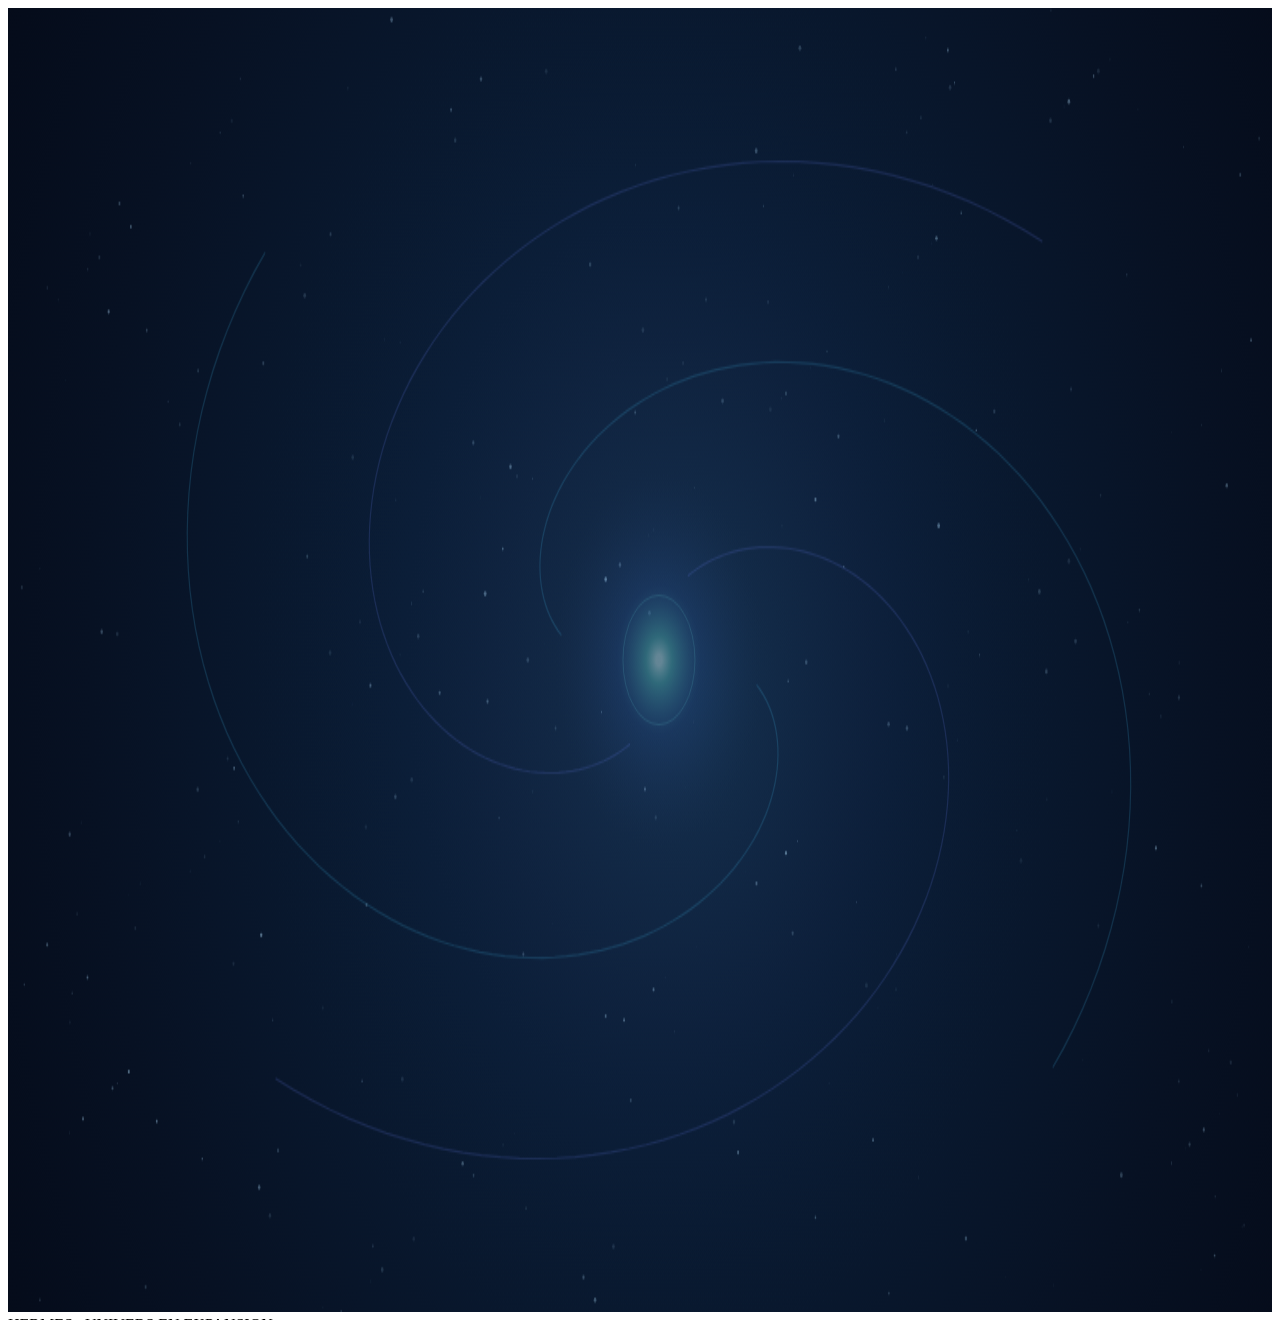
==== site/index.html @ 228c11cc "Publier site/index.html" ====
<!DOCTYPE html>
<html lang="fr">
<head>
<meta charset="utf-8">
<meta name="viewport" content="width=device-width, initial-scale=1, viewport-fit=cover">
<meta name="theme-color" content="#050b17">
<title>HERMES — Galaxie vivante</title>
<link rel="stylesheet" href="./style.css">
<script src="./app.js" defer></script>
<meta name="apple-mobile-web-app-capable" content="yes"><meta name="apple-mobile-web-app-status-bar-style" content="black-translucent"></head>
<body>
<div class="shell" id="shell">
 <canvas id="universe" role="img" aria-label="Galaxie animée de ressources et compétences Hermes"></canvas>
 <div class="vignette" aria-hidden="true"></div>
 <div class="topbar">
  <div class="brand"><div class="brand-mark"><div class="coremark"></div></div>
    <div><div class="eyebrow">HERMES · UNIVERS EN EXPANSION</div>
      <h1>Galaxie vivante <span class="star">✦</span></h1></div></div>
  <div class="live" id="connectionBadge"><span class="pulsedot"></span><span id="connectionText">Lecture des données…</span></div>
 </div>
 <section class="stats" aria-label="Mesures authentiques">
  <div class="metric main-metric"><span class="metric-label">RESSOURCES DÉCOUVERTES</span>
   <div class="metric-count" id="resourceCount">—</div>
   <div class="tiny" id="resourceEvolution">Préparation de l'historique…</div>
  </div>
  <div class="secondary-metrics">
   <div class="mini-metric"><div class="metric-label">CAPACITÉS VALIDÉES</div><div class="mini-number" id="verifiedCount">0</div></div>
   <div class="mini-metric"><div class="metric-label">BÉNÉFICES NETS PROUVÉS</div><div class="mini-number" id="profitCount">0 €</div></div>
  </div>
 </section>
 <div class="right-panel">
  <div class="panel-title">CONSTELLATIONS <span>4 FAMILLES</span></div>
  <div class="legend"><span class="orb gh"></span><span>GitHub</span><b id="countGitHub">—</b></div>
  <div class="legend"><span class="orb mdl"></span><span>Modèles IA</span><b id="countModels">—</b></div>
  <div class="legend"><span class="orb ds"></span><span>Datasets</span><b id="countDatasets">—</b></div>
  <div class="legend"><span class="orb sp"></span><span>Spaces</span><b id="countSpaces">—</b></div>
  <hr>
  <div class="growth-label">CROISSANCE RÉELLE SUR 24H</div>
  <div id="status24h" class="growth-value">Historique en cours</div>
  <div class="faint" id="latestReleve">Mise à jour : attente</div>
 </div>
 <div class="crosshair" aria-hidden="true"><span>H</span></div>
 <div class="bottom-left">
  <div class="caption-overline">UN RÉSEAU QUI RESPIRE</div>
  <p>Chaque étoile est une ressource <em>réellement répertoriée</em>. Le mouvement est permanent ; la croissance n'est comptée que lorsque de nouvelles ressources arrivent.</p>
 </div>
 <div class="controls" role="group" aria-label="Contrôles de la galaxie">
  <button type="button" class="control" id="pauseButton" aria-pressed="false" title="Mettre en pause ou reprendre l'animation">Ⅱ <span>Pause</span></button>
  <button type="button" class="control" id="modeButton" title="Changer de formation">◎ <span>Spirale</span></button>
  <div class="speed-box"><label for="speedSlider">VITESSE</label><input type="range" id="speedSlider" min="1" max="10" step="1" value="4" aria-label="Vitesse des étoiles"></div>
  <button type="button" class="control narrow" id="resetButton" title="Recentrer la galaxie">↺</button>
 </div>
 <div id="tooltip" class="tooltip" role="status" aria-live="polite" hidden>
  <div class="tooltip-kind" id="tipType"></div><div class="tooltip-name" id="tipName"></div>
  <div class="tooltip-small">Ressource référencée, pas encore une compétence validée.</div>
 </div>
 <div class="footer">MISSION CLOUD · SANS DÉPENDANCE AU MAC <span class="separator">•</span> ACTUALISATION DES DONNÉES CHAQUE HEURE <span class="separator">•</span> MOUVEMENT CONTINU</div>
</div>
</body>
</html>
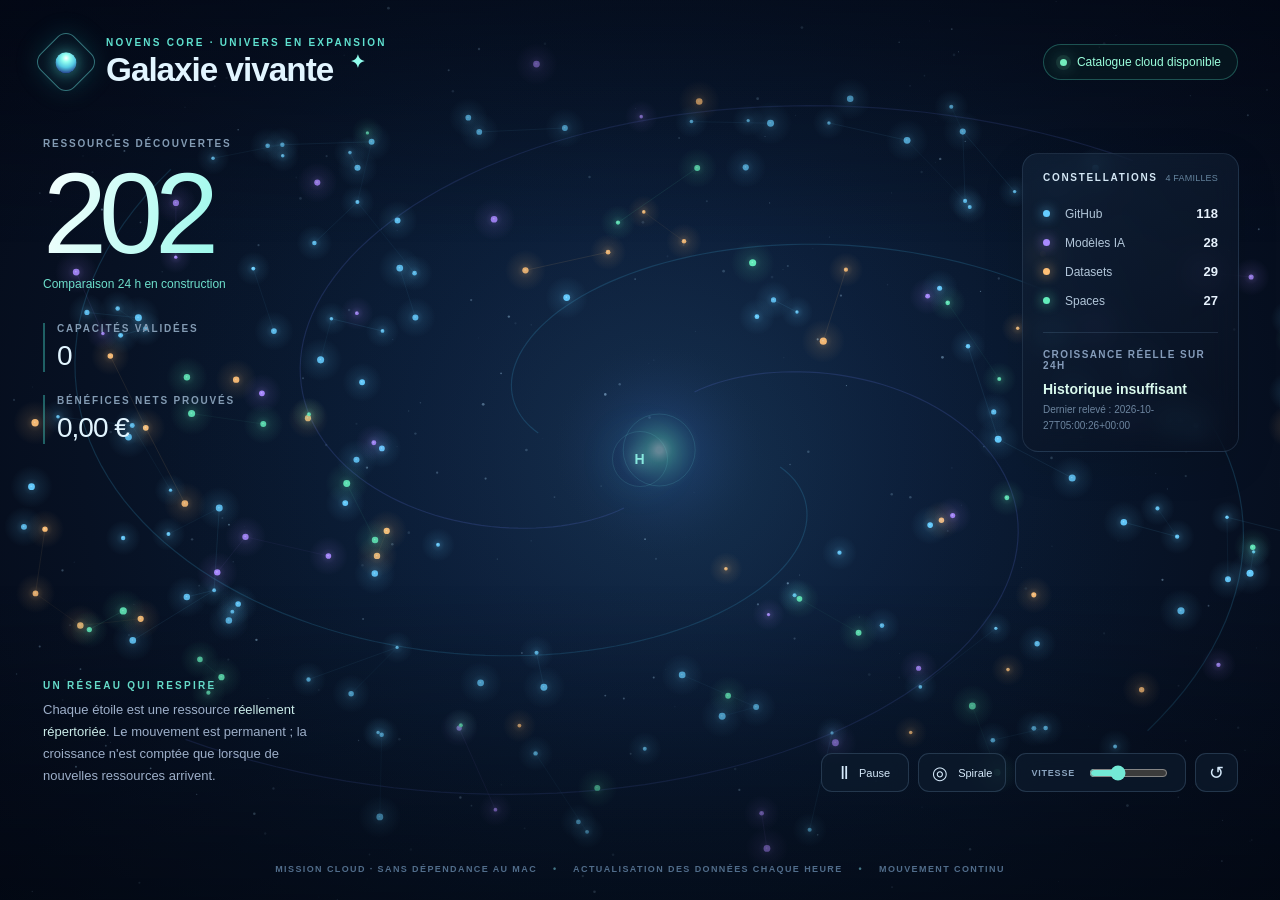
==== commit 5e7183fd: "Rebrand galaxie mobile et éclaireur NOVENS CORE" ====
--- a/site/index.html
+++ b/site/index.html
@@ -4,17 +4,17 @@
 <meta charset="utf-8">
 <meta name="viewport" content="width=device-width, initial-scale=1, viewport-fit=cover">
 <meta name="theme-color" content="#050b17">
-<title>HERMES — Galaxie vivante</title>
+<title>NOVENS CORE — Galaxie vivante</title>
 <link rel="stylesheet" href="./style.css">
 <script src="./app.js" defer></script>
 <meta name="apple-mobile-web-app-capable" content="yes"><meta name="apple-mobile-web-app-status-bar-style" content="black-translucent"></head>
 <body>
 <div class="shell" id="shell">
- <canvas id="universe" role="img" aria-label="Galaxie animée de ressources et compétences Hermes"></canvas>
+ <canvas id="universe" role="img" aria-label="Galaxie animée de ressources et compétences NOVENS CORE"></canvas>
  <div class="vignette" aria-hidden="true"></div>
  <div class="topbar">
   <div class="brand"><div class="brand-mark"><div class="coremark"></div></div>
-    <div><div class="eyebrow">HERMES · UNIVERS EN EXPANSION</div>
+    <div><div class="eyebrow">NOVENS CORE · UNIVERS EN EXPANSION</div>
       <h1>Galaxie vivante <span class="star">✦</span></h1></div></div>
   <div class="live" id="connectionBadge"><span class="pulsedot"></span><span id="connectionText">Lecture des données…</span></div>
  </div>
--- a/site/style.css
+++ b/site/style.css
@@ -0,0 +1,63 @@
+*{box-sizing:border-box}
+:root{color-scheme:dark;--ink:#e2f5ff;--muted:#8ca3c0;--border:rgba(142,189,226,.15)}
+html,body{margin:0;width:100%;height:100%;overflow:hidden;background:#050b17;font-family:-apple-system,BlinkMacSystemFont,"SF Pro Display",Inter,"Segoe UI",sans-serif}
+body{color:var(--ink);font-weight:400}
+.shell{position:relative;width:100vw;height:100dvh;min-height:510px;overflow:hidden;isolation:isolate;background:radial-gradient(ellipse 85% 75% at 50% 45%,#0a1932 0%,#050b17 69%,#030712 100%)}
+#universe{position:absolute;width:100%;height:100%;display:block;inset:0;cursor:crosshair}
+.vignette{position:absolute;inset:0;pointer-events:none;background:linear-gradient(180deg,rgba(2,6,18,.48),transparent 27%,transparent 65%,rgba(2,7,16,.54));z-index:1}
+.topbar{z-index:3;position:absolute;top:37px;left:42px;right:42px;display:flex;align-items:center;justify-content:space-between;gap:16px}
+.brand{display:flex;align-items:center;gap:16px}
+.brand-mark{width:48px;height:48px;display:grid;place-items:center;border:1px solid rgba(108,230,227,.48);transform:rotate(45deg);border-radius:12px;box-shadow:0 0 26px rgba(50,205,204,.17),inset 0 0 20px rgba(80,211,224,.07)}
+.coremark{width:21px;height:21px;border-radius:50%;background:radial-gradient(circle at 35% 34%,#fff 0%,#94fff0 20%,#53c9e2 48%,#274990 77%);box-shadow:0 0 18px rgba(81,235,230,.8)}
+h1{font-size:clamp(24px,2.6vw,36px);line-height:1.03;font-weight:650;letter-spacing:-1px;margin:5px 0 0}
+.eyebrow,.metric-label,.caption-overline,.panel-title,.speed-box label,.growth-label,.footer{letter-spacing:2.25px;font-size:10px;font-weight:700}
+.eyebrow{color:#5fe0cf}
+.star{font-size:18px;color:#91fded;vertical-align:top;margin-left:8px}
+.live{display:flex;align-items:center;gap:10px;padding:10px 16px;border:1px solid rgba(84,226,199,.3);border-radius:50px;background:rgba(8,32,36,.52);backdrop-filter:blur(12px);font-size:12px;color:#9bffdd;white-space:nowrap}
+.live.offline{border-color:rgba(242,153,112,.38);color:#ffd0a4}
+.pulsedot{background:#73edbd;width:7px;height:7px;border-radius:50%;box-shadow:0 0 0 4px rgba(114,237,189,.1),0 0 16px rgba(114,237,189,.8);animation:pulse 2.2s infinite}
+.live.offline .pulsedot{background:#ffb089}
+@keyframes pulse{0%,100%{box-shadow:0 0 0 3px rgba(114,237,189,.1),0 0 12px rgba(114,237,189,.4)}50%{box-shadow:0 0 0 7px rgba(114,237,189,.03),0 0 23px rgba(114,237,189,.6)}}
+.stats{position:absolute;z-index:3;top:133px;left:43px;width:255px;pointer-events:none}
+.metric-label{color:#839bb3;letter-spacing:1.8px;font-size:10px}
+.metric-count{font-weight:400;font-size:clamp(72px,9vw,122px);line-height:1.08;letter-spacing:-8px;background:linear-gradient(105deg,#faffff,#74f6e4);-webkit-background-clip:text;background-clip:text;color:transparent;font-variant-numeric:tabular-nums}
+.tiny{color:#6ddfcb;font-size:12px;font-weight:520;margin-top:2px}
+.secondary-metrics{margin-top:32px;display:flex;flex-direction:column;gap:23px}
+.mini-metric{border-left:2px solid rgba(63,195,184,.45);padding-left:12px}
+.mini-number{font-size:28px;letter-spacing:-1px;font-weight:400;padding-top:6px;white-space:nowrap}
+.right-panel{position:absolute;right:41px;top:153px;width:217px;z-index:3;padding:18px 20px 17px;border:1px solid var(--border);border-radius:16px;background:linear-gradient(150deg,rgba(20,38,61,.58),rgba(8,14,28,.5));backdrop-filter:blur(14px);box-shadow:0 12px 45px rgba(0,0,0,.09)}
+.panel-title{display:flex;align-items:center;justify-content:space-between;color:#d4e7f5;font-size:10px;margin-bottom:16px;letter-spacing:1.7px}
+.panel-title span{font-weight:500;letter-spacing:.2px;font-size:9px;color:#66859f}
+.legend{display:grid;grid-template-columns:11px 1fr auto;align-items:center;gap:11px;font-size:12px;color:#b2c6d9;padding:7px 0}
+.legend b{font-size:13px;font-weight:550;color:#e7f2fd;font-variant-numeric:tabular-nums}
+.orb{height:7px;width:7px;border-radius:100%;display:block;box-shadow:0 0 12px currentColor}
+.gh{background:#65ccff;color:#65ccff}.mdl{background:#a88aff;color:#a88aff}.ds{background:#ffc077;color:#ffc077}.sp{background:#63edbb;color:#63edbb}
+hr{border:none;border-top:1px solid var(--border);margin:17px 0 16px}
+.growth-label{font-size:10px;letter-spacing:1.4px;color:#859cba}
+.growth-value{margin:10px 0 5px;color:#d9f9ed;font-size:14px;font-weight:550}
+.faint{font-size:10px;color:#6d859f;line-height:1.6}
+.crosshair{z-index:2;position:absolute;left:50%;top:51%;transform:translate(-50%,-50%);width:56px;height:56px;border-radius:50%;border:1px solid rgba(127,248,238,.13);display:grid;place-items:center;pointer-events:none;box-shadow:0 0 45px rgba(84,255,214,.07)}
+.crosshair span{font-size:14px;letter-spacing:1px;color:rgba(151,255,240,.85);font-weight:700;text-shadow:0 0 16px #a4ffee}
+.bottom-left{z-index:3;position:absolute;bottom:113px;left:43px;max-width:280px;pointer-events:none}
+.caption-overline{color:#65dbc9;margin-bottom:8px}
+.bottom-left p{font-size:13px;color:#9dafc9;line-height:1.7;margin:0}
+.bottom-left em{font-style:normal;color:#cbece9}
+.controls{position:absolute;bottom:108px;right:42px;display:flex;align-items:center;gap:9px;z-index:4}
+.control,.speed-box{color:#d5e9fa;border:1px solid rgba(132,176,214,.21);background:rgba(13,27,45,.72);border-radius:11px;backdrop-filter:blur(12px);height:39px}
+.control{padding:0 13px;display:flex;gap:10px;justify-content:center;align-items:center;min-width:88px;font-size:18px;cursor:pointer;transition:.2s}
+.control span{font-size:11px}
+.control.narrow{min-width:40px}
+.control:hover{border-color:rgba(115,240,215,.65);background:rgba(25,57,75,.84);color:#bcfff2}
+.control:focus-visible{outline:2px solid #72efd8;outline-offset:2px}
+.speed-box{height:39px;padding:5px 15px;display:flex;align-items:center;gap:12px}
+.speed-box label{font-size:9px;letter-spacing:.8px;color:#8ba4bf}
+input[type=range]{width:79px;accent-color:#73e9d5;cursor:pointer}
+.footer{z-index:3;position:absolute;bottom:26px;left:42px;right:42px;text-align:center;color:#516d8b;font-size:9px;letter-spacing:1.4px;pointer-events:none}
+.separator{padding:0 12px;color:#437585}
+.tooltip{pointer-events:none;position:absolute;z-index:8;width:min(260px,55vw);border:1px solid rgba(129,207,218,.41);border-radius:12px;padding:15px 17px;background:rgba(8,17,31,.94);box-shadow:0 16px 50px rgba(0,0,0,.45)}
+.tooltip-kind{letter-spacing:1.5px;font-size:10px;color:#68e3d5;text-transform:uppercase;margin-bottom:7px}
+.tooltip-name{font-size:14px;line-height:1.45;overflow-wrap:anywhere}
+.tooltip-small{font-size:10px;color:#819bb6;line-height:1.55;margin-top:10px}
+@media(max-width:850px){.topbar{top:20px;left:21px;right:18px}.brand-mark{width:35px;height:35px}.brand-mark .coremark{width:16px;height:16px}.eyebrow{font-size:8px;letter-spacing:1px}h1{font-size:24px}.live{padding:7px;font-size:10px}.stats{left:22px;top:112px;width:180px}.metric-count{font-size:73px}.secondary-metrics{gap:15px;margin-top:12px}.mini-number{font-size:20px}.right-panel{top:auto;right:17px;bottom:179px;width:178px;padding:13px}.bottom-left{left:22px;bottom:108px;max-width:190px}.bottom-left p{font-size:11px;line-height:1.4}.controls{right:15px;bottom:91px;gap:5px}.speed-box{display:none}.control{min-width:39px;padding:0 9px}.control span{display:none}.footer{bottom:18px;left:15px;right:15px;font-size:8px;letter-spacing:.6px}}
+@media(max-height:670px){.right-panel{top:118px}.bottom-left{bottom:85px}.controls{bottom:86px}.footer{bottom:12px}.secondary-metrics{margin-top:18px;gap:13px}}
+@media(prefers-reduced-motion:reduce){.pulsedot{animation:none}}
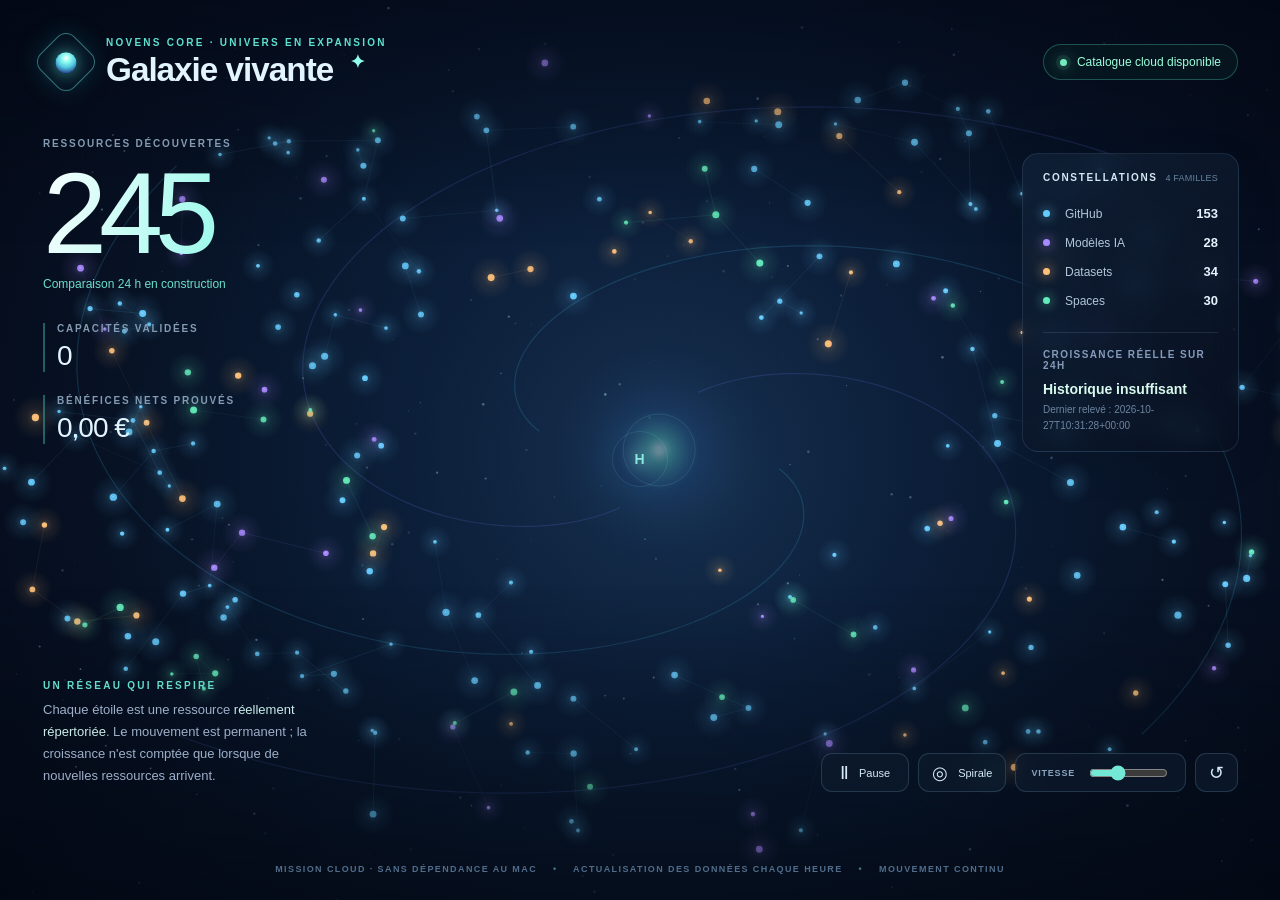
==== commit 4a11e68e: "Afficher un accès direct aux preuves des capacités" ====
--- a/site/index.html
+++ b/site/index.html
@@ -24,7 +24,7 @@
    <div class="tiny" id="resourceEvolution">Préparation de l'historique…</div>
   </div>
   <div class="secondary-metrics">
-   <div class="mini-metric"><div class="metric-label">CAPACITÉS VALIDÉES</div><div class="mini-number" id="verifiedCount">0</div></div>
+   <div class="mini-metric"><div class="metric-label">CAPACITÉS VALIDÉES</div><div class="mini-number" id="verifiedCount">0</div><a id="capabilityProof" class="capability-link" href="#" target="_blank" rel="noopener noreferrer" hidden>Consulter la preuve</a></div>
    <div class="mini-metric"><div class="metric-label">BÉNÉFICES NETS PROUVÉS</div><div class="mini-number" id="profitCount">0 €</div></div>
   </div>
  </section>
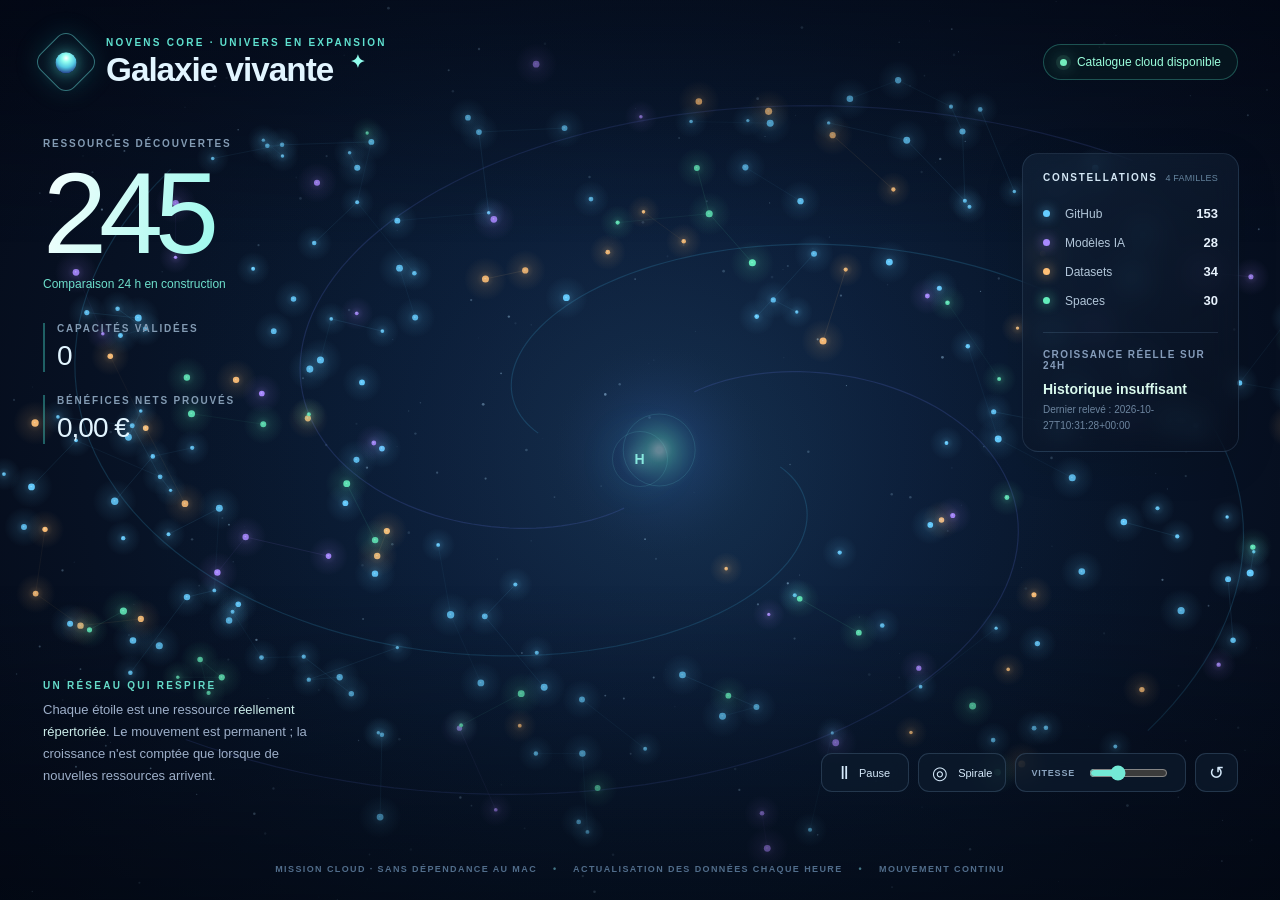
==== commit a9922459: "Finaliser l'accès à la preuve et le statut des étoiles" ====
--- a/site/index.html
+++ b/site/index.html
@@ -52,7 +52,7 @@
  </div>
  <div id="tooltip" class="tooltip" role="status" aria-live="polite" hidden>
   <div class="tooltip-kind" id="tipType"></div><div class="tooltip-name" id="tipName"></div>
-  <div class="tooltip-small">Ressource référencée, pas encore une compétence validée.</div>
+  <div class="tooltip-small" id="tipStatus">Ressource référencée, pas encore une compétence validée.</div>
  </div>
  <div class="footer">MISSION CLOUD · SANS DÉPENDANCE AU MAC <span class="separator">•</span> ACTUALISATION DES DONNÉES CHAQUE HEURE <span class="separator">•</span> MOUVEMENT CONTINU</div>
 </div>
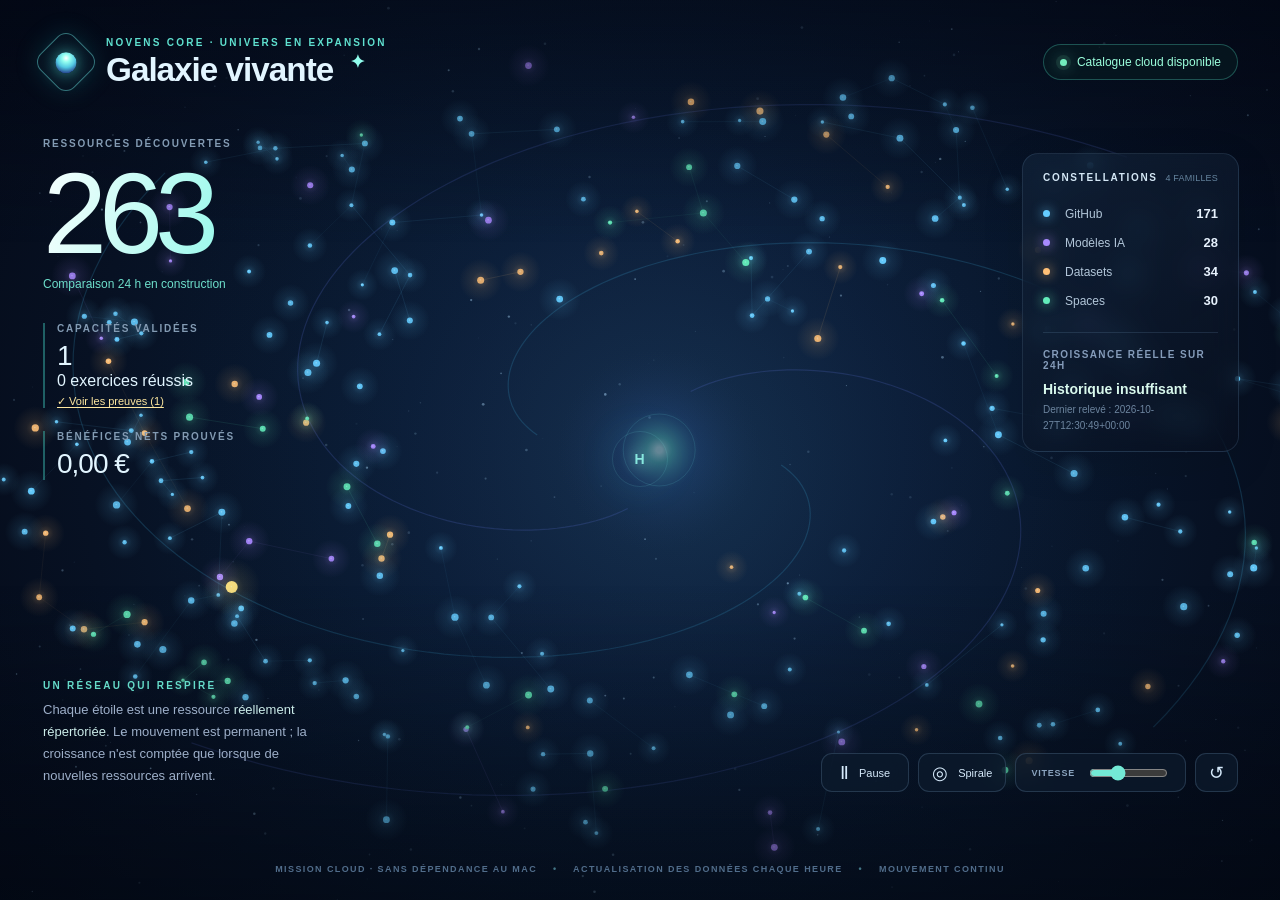
==== commit 2534194e: "Affichage de la croissance réelle des exercices NOVENS" ====
--- a/site/index.html
+++ b/site/index.html
@@ -24,7 +24,7 @@
    <div class="tiny" id="resourceEvolution">Préparation de l'historique…</div>
   </div>
   <div class="secondary-metrics">
-   <div class="mini-metric"><div class="metric-label">CAPACITÉS VALIDÉES</div><div class="mini-number" id="verifiedCount">0</div><a id="capabilityProof" class="capability-link" href="#" target="_blank" rel="noopener noreferrer" hidden>Consulter la preuve</a></div>
+   <div class="mini-metric"><div class="metric-label">CAPACITÉS VALIDÉES</div><div class="mini-number" id="verifiedCount">0</div><div class="capability-practice" id="practiceCount">0 exercices réussis</div><a id="capabilityProof" class="capability-link" href="#" target="_blank" rel="noopener noreferrer" hidden>Consulter la preuve</a></div>
    <div class="mini-metric"><div class="metric-label">BÉNÉFICES NETS PROUVÉS</div><div class="mini-number" id="profitCount">0 €</div></div>
   </div>
  </section>
--- a/site/style.css
+++ b/site/style.css
@@ -24,6 +24,9 @@
 .tiny{color:#6ddfcb;font-size:12px;font-weight:520;margin-top:2px}
 .secondary-metrics{margin-top:32px;display:flex;flex-direction:column;gap:23px}
 .mini-metric{border-left:2px solid rgba(63,195,184,.45);padding-left:12px}
+.secondary-metrics{pointer-events:auto}
+.capability-link{display:block;color:#ffe8a0;font-size:11px;margin-top:5px;text-decoration:underline;text-underline-offset:2px;max-width:170px}
+.capability-link[hidden]{display:none}
 .mini-number{font-size:28px;letter-spacing:-1px;font-weight:400;padding-top:6px;white-space:nowrap}
 .right-panel{position:absolute;right:41px;top:153px;width:217px;z-index:3;padding:18px 20px 17px;border:1px solid var(--border);border-radius:16px;background:linear-gradient(150deg,rgba(20,38,61,.58),rgba(8,14,28,.5));backdrop-filter:blur(14px);box-shadow:0 12px 45px rgba(0,0,0,.09)}
 .panel-title{display:flex;align-items:center;justify-content:space-between;color:#d4e7f5;font-size:10px;margin-bottom:16px;letter-spacing:1.7px}
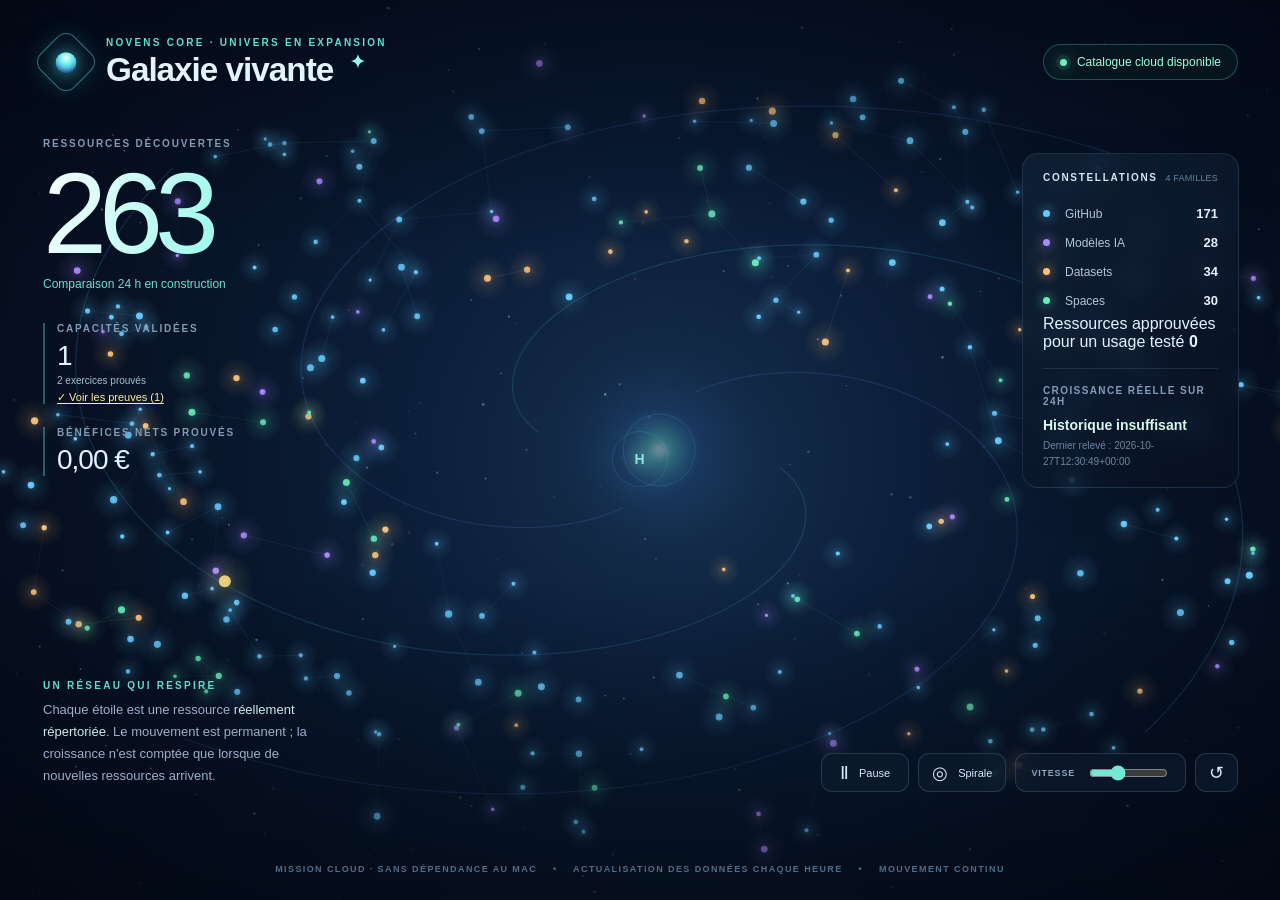
==== commit c1207f1c: "Rendre visibles les approbations réelles dans la galaxie" ====
--- a/site/index.html
+++ b/site/index.html
@@ -34,6 +34,7 @@
   <div class="legend"><span class="orb mdl"></span><span>Modèles IA</span><b id="countModels">—</b></div>
   <div class="legend"><span class="orb ds"></span><span>Datasets</span><b id="countDatasets">—</b></div>
   <div class="legend"><span class="orb sp"></span><span>Spaces</span><b id="countSpaces">—</b></div>
+  <div class="approval-row">Ressources approuvées pour un usage testé <b id="approvedResources">0</b></div>
   <hr>
   <div class="growth-label">CROISSANCE RÉELLE SUR 24H</div>
   <div id="status24h" class="growth-value">Historique en cours</div>
--- a/site/style.css
+++ b/site/style.css
@@ -25,6 +25,7 @@
 .secondary-metrics{margin-top:32px;display:flex;flex-direction:column;gap:23px}
 .mini-metric{border-left:2px solid rgba(63,195,184,.45);padding-left:12px}
 .secondary-metrics{pointer-events:auto}
+.capability-practice{font-size:10px;color:#9fc2d0;margin-top:3px}
 .capability-link{display:block;color:#ffe8a0;font-size:11px;margin-top:5px;text-decoration:underline;text-underline-offset:2px;max-width:170px}
 .capability-link[hidden]{display:none}
 .mini-number{font-size:28px;letter-spacing:-1px;font-weight:400;padding-top:6px;white-space:nowrap}
